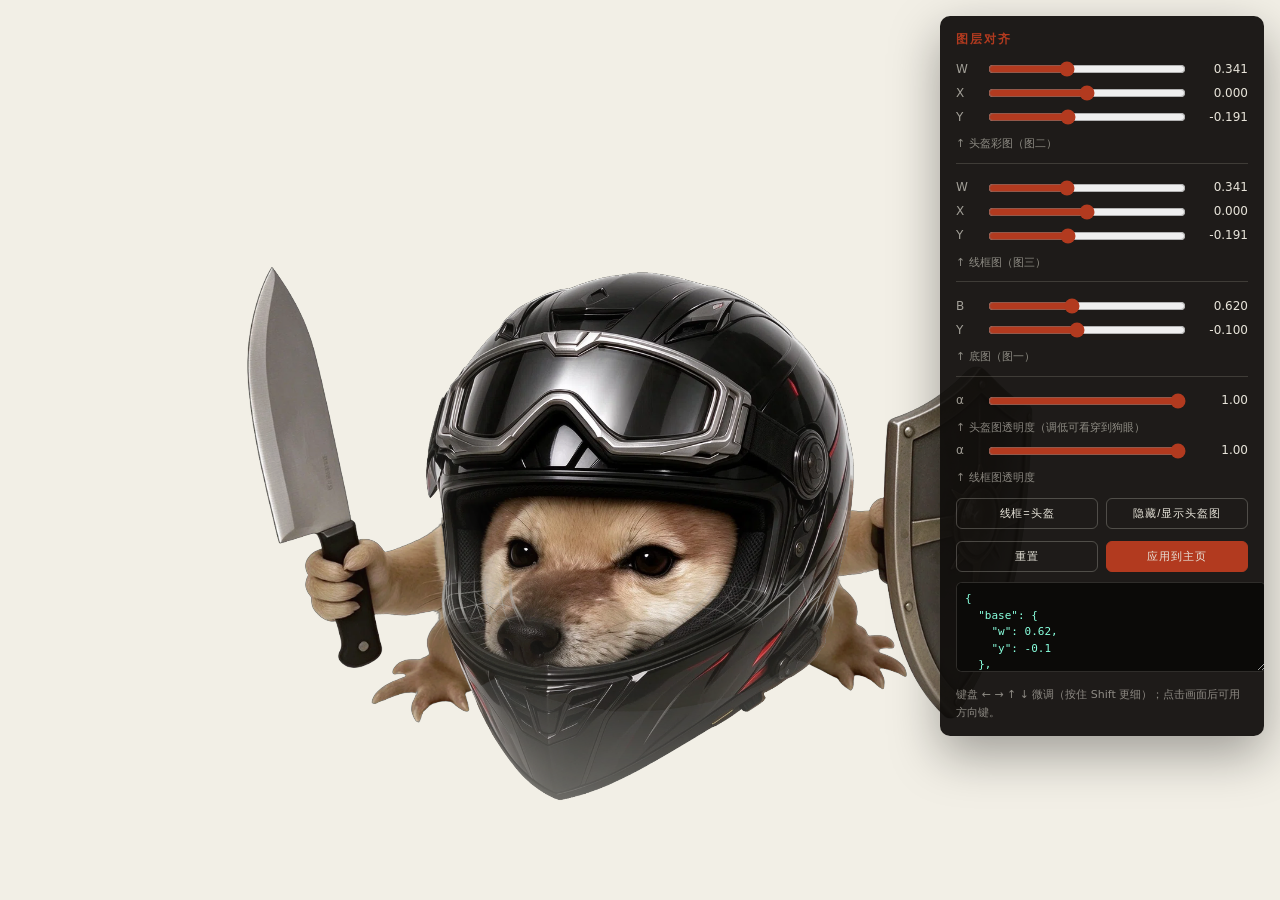
==== replica/align.html @ de65caa8 "feat: 封面复刻工程（单画布三层合成 + 对齐工具 + 素材处理脚本）" ====
<!doctype html>
<html lang="zh-CN">
<head>
<meta charset="utf-8">
<meta name="viewport" content="width=device-width, initial-scale=1">
<title>封面图层对齐工具</title>
<style>
  html, body { margin: 0; height: 100%; background: #f2efe6; overflow: hidden;
    font-family: Inter, system-ui, sans-serif; color: #14110d; }
  #stage { position: fixed; inset: 0; }
  #stage canvas { width: 100%; height: 100%; display: block; }

  #panel {
    position: fixed; right: 16px; top: 16px; width: 292px;
    background: rgba(16,14,12,.94); color: #e8e4da; border-radius: 10px;
    padding: 14px 16px; font-size: 12px; line-height: 1.6;
    box-shadow: 0 18px 50px rgba(0,0,0,.35); z-index: 10;
    max-height: calc(100vh - 32px); overflow: auto;
  }
  #panel h3 { margin: 0 0 10px; font-size: 12px; letter-spacing: .18em; text-transform: uppercase; color: #b23a1f; }
  .grp { border-top: 1px solid rgba(232,228,218,.16); padding-top: 10px; margin-top: 10px; }
  .grp:first-of-type { border-top: 0; padding-top: 0; margin-top: 0; }
  .row { display: flex; align-items: center; gap: 8px; margin: 4px 0; }
  .row label { width: 22px; opacity: .65; }
  .row input[type=range] { flex: 1; accent-color: #b23a1f; }
  .row output { width: 52px; text-align: right; font-variant-numeric: tabular-nums; }
  .btns { display: flex; gap: 8px; margin-top: 12px; flex-wrap: wrap; }
  button {
    flex: 1; min-width: 88px; cursor: pointer; border: 1px solid rgba(232,228,218,.25);
    background: transparent; color: #e8e4da; border-radius: 6px; padding: 7px 8px;
    font-size: 11px; letter-spacing: .08em;
  }
  button:hover { background: rgba(232,228,218,.1); }
  button.primary { background: #b23a1f; border-color: #b23a1f; }
  #out { width: 100%; height: 72px; margin-top: 10px; background: #0b0a08; color: #8fd; border: 1px solid rgba(232,228,218,.16);
    border-radius: 6px; font: 11px/1.5 ui-monospace, monospace; padding: 8px; resize: vertical; }
  .hint { opacity: .55; font-size: 11px; margin-top: 8px; }
</style>
</head>
<body>
<div id="stage"><canvas></canvas></div>

<div id="panel">
  <h3>图层对齐</h3>

  <div class="grp">
    <div class="row"><label>W</label><input type="range" id="hw" min="0.05" max="0.8" step="0.002"><output id="hwo"></output></div>
    <div class="row"><label>X</label><input type="range" id="hx" min="-0.7" max="0.7" step="0.002"><output id="hxo"></output></div>
    <div class="row"><label>Y</label><input type="range" id="hy" min="-0.9" max="0.9" step="0.002"><output id="hyo"></output></div>
    <div class="hint">↑ 头盔彩图（图二）</div>
  </div>

  <div class="grp">
    <div class="row"><label>W</label><input type="range" id="ww" min="0.05" max="0.8" step="0.002"><output id="wwo"></output></div>
    <div class="row"><label>X</label><input type="range" id="wx" min="-0.7" max="0.7" step="0.002"><output id="wxo"></output></div>
    <div class="row"><label>Y</label><input type="range" id="wy" min="-0.9" max="0.9" step="0.002"><output id="wyo"></output></div>
    <div class="hint">↑ 线框图（图三）</div>
  </div>

  <div class="grp">
    <div class="row"><label>B</label><input type="range" id="bw" min="0.2" max="1.2" step="0.002"><output id="bwo"></output></div>
    <div class="row"><label>Y</label><input type="range" id="by" min="-0.9" max="0.9" step="0.002"><output id="byo"></output></div>
    <div class="hint">↑ 底图（图一）</div>
  </div>

  <div class="grp">
    <div class="row"><label>α</label><input type="range" id="ho" min="0" max="1" step="0.01"><output id="hoo"></output></div>
    <div class="hint">↑ 头盔图透明度（调低可看穿到狗眼）</div>
    <div class="row"><label>α</label><input type="range" id="wo" min="0" max="1" step="0.01"><output id="woo"></output></div>
    <div class="hint">↑ 线框图透明度</div>
  </div>

  <div class="btns">
    <button id="sync">线框=头盔</button>
    <button id="toggleHelmet">隐藏/显示头盔图</button>
  </div>
  <div class="btns">
    <button id="reset">重置</button>
    <button class="primary" id="apply">应用到主页</button>
  </div>

  <textarea id="out" readonly></textarea>
  <div class="hint">键盘 ← → ↑ ↓ 微调（按住 Shift 更细）；点击画面后可用方向键。</div>
</div>

<script type="module">
import { HERO } from './js/config.js';
import { createHeroCanvas } from './js/hero-canvas.js';

// 读主题里的素材路径
let assets = { base: 'assets/portrait.png', helmet: 'assets/helmet-doge.png', wire: 'assets/helmet-wire.png' };
try {
  const t = await (await fetch('theme.json', { cache: 'no-store' })).json();
  if (t?.ASSETS?.hero) assets = { ...assets, ...t.ASSETS.hero };
  if (t?.HERO?.layout) Object.assign(HERO.layout, JSON.parse(JSON.stringify(t.HERO.layout)));
} catch {}

// 存档优先
try {
  const saved = JSON.parse(localStorage.getItem('heroLayout') || 'null');
  if (saved) Object.assign(HERO.layout, saved);
} catch {}

// 显现全开，方便看边界
HERO.reveal.min = 1.0;
HERO.reveal.max = 1.0;

const canvas = document.querySelector('#stage canvas');
const hero = await createHeroCanvas(canvas, HERO, assets);
hero.setPointer(0.5, 0.5, true, true);

const $ = (id) => document.getElementById(id);
const S = {
  hw: $('hw'), hx: $('hx'), hy: $('hy'),
  ww: $('ww'), wx: $('wx'), wy: $('wy'),
  bw: $('bw'), by: $('by')
};

let showHelmet = true;
HERO.opacity = { helmet: 1, wire: 1, base: 1 };

function paintPanel() {
  const l = HERO.layout;
  S.hw.value = l.helmet.w; $('hwo').textContent = (+l.helmet.w).toFixed(3);
  S.hx.value = l.helmet.x ?? 0; $('hxo').textContent = (+(l.helmet.x ?? 0)).toFixed(3);
  S.hy.value = l.helmet.y; $('hyo').textContent = (+l.helmet.y).toFixed(3);
  S.ww.value = l.wire.w; $('wwo').textContent = (+l.wire.w).toFixed(3);
  S.wx.value = l.wire.x ?? 0; $('wxo').textContent = (+(l.wire.x ?? 0)).toFixed(3);
  S.wy.value = l.wire.y; $('wyo').textContent = (+l.wire.y).toFixed(3);
  S.bw.value = l.base.w; $('bwo').textContent = (+l.base.w).toFixed(3);
  S.by.value = l.base.y; $('byo').textContent = (+l.base.y).toFixed(3);

  $('ho').value = HERO.opacity.helmet; $('hoo').textContent = (+HERO.opacity.helmet).toFixed(2);
  $('wo').value = HERO.opacity.wire; $('woo').textContent = (+HERO.opacity.wire).toFixed(2);

  $('out').value = JSON.stringify({
    base: { w: +l.base.w.toFixed(3), y: +l.base.y.toFixed(3) },
    helmet: { w: +l.helmet.w.toFixed(3), x: +(l.helmet.x ?? 0).toFixed(3), y: +l.helmet.y.toFixed(3) },
    wire: { w: +l.wire.w.toFixed(3), x: +(l.wire.x ?? 0).toFixed(3), y: +l.wire.y.toFixed(3) }
  }, null, 2);
}

function apply() {
  HERO.layout.helmet.w = +S.hw.value;
  HERO.layout.helmet.x = +S.hx.value;
  HERO.layout.helmet.y = +S.hy.value;
  HERO.layout.wire.w = +S.ww.value;
  HERO.layout.wire.x = +S.wx.value;
  HERO.layout.wire.y = +S.wy.value;
  HERO.layout.base.w = +S.bw.value;
  HERO.layout.base.y = +S.by.value;
  paintPanel();
  hero.render();
}

Object.values(S).forEach((el) => el.addEventListener('input', apply));

$('ho').addEventListener('input', (e) => {
  HERO.opacity.helmet = +e.target.value;
  $('hoo').textContent = (+e.target.value).toFixed(2);
  hero.render();
});
$('wo').addEventListener('input', (e) => {
  HERO.opacity.wire = +e.target.value;
  $('woo').textContent = (+e.target.value).toFixed(2);
  hero.render();
});

$('sync').addEventListener('click', () => {
  S.ww.value = S.hw.value; S.wx.value = S.hx.value; S.wy.value = S.hy.value;
  apply();
});

$('toggleHelmet').addEventListener('click', () => {
  showHelmet = !showHelmet;
  HERO.layout.helmet.w = showHelmet ? +S.hw.value : 0.0001;
  paintPanel();
  hero.render();
});

$('reset').addEventListener('click', () => {
  localStorage.removeItem('heroLayout');
  Object.assign(HERO.layout, {
    base: { w: 0.62, y: -0.10 },
    helmet: { w: 0.341, x: 0, y: -0.191 },
    wire: { w: 0.341, x: 0, y: -0.191 }
  });
  paintPanel();
  hero.render();
});

$('apply').addEventListener('click', () => {
  localStorage.setItem('heroLayout', JSON.stringify(HERO.layout));
  $('apply').textContent = '已保存 ✓';
  setTimeout(() => ($('apply').textContent = '应用到主页'), 1600);
});

// 方向键微调
window.addEventListener('keydown', (e) => {
  const step = e.shiftKey ? 0.001 : 0.004;
  const map = { ArrowLeft: ['hx', -step], ArrowRight: ['hx', step], ArrowUp: ['hy', step], ArrowDown: ['hy', -step] };
  const hit = map[e.key];
  if (!hit) return;
  const el = S[hit[0]];
  el.value = (+el.value + hit[1]).toFixed(3);
  apply();
  e.preventDefault();
});

paintPanel();
hero.render();
</script>
</body>
</html>
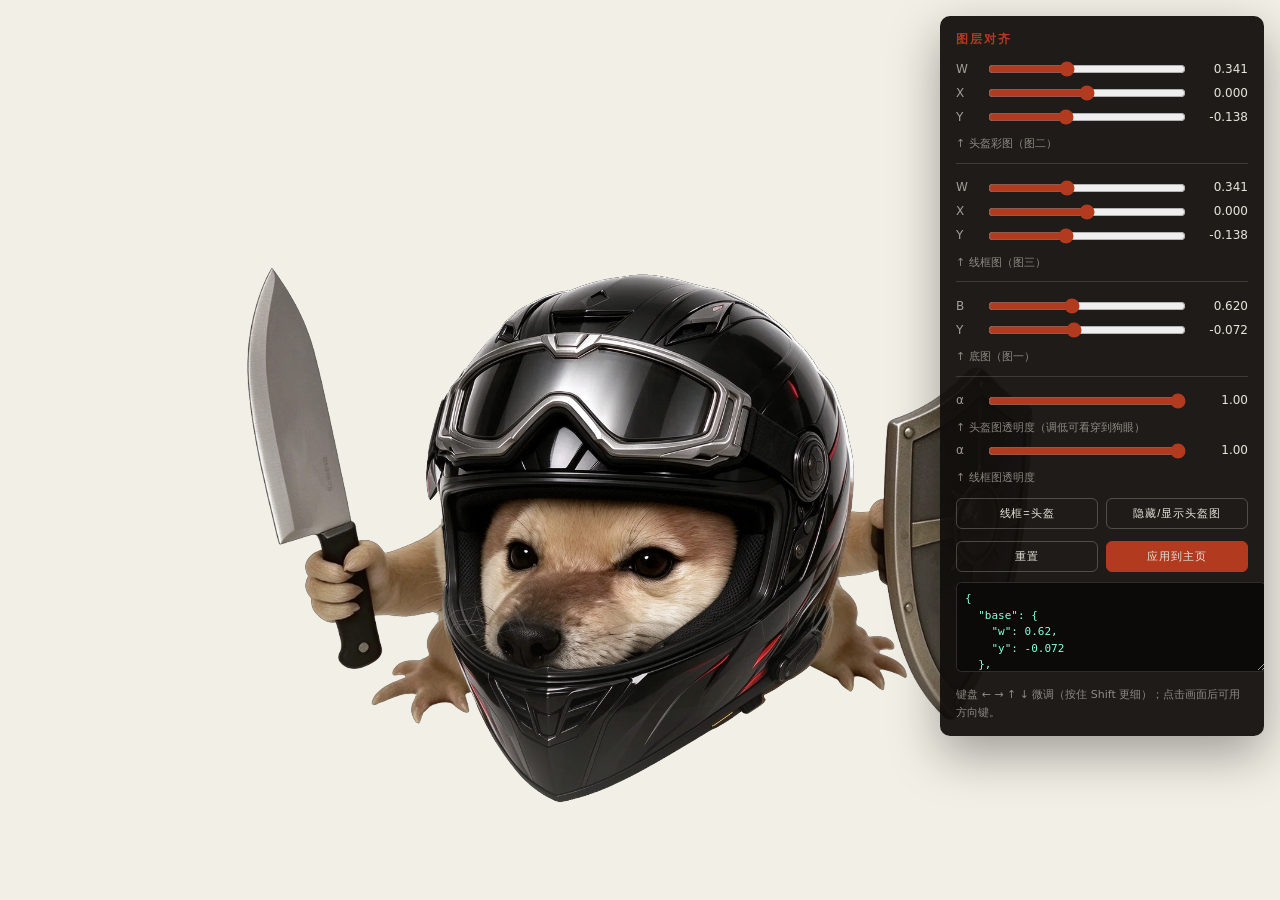
==== commit e18122c4: "feat: 三层统一标尺锁定 + 窗口自适应（stage contain），补全区块图形" ====
--- a/replica/align.html
+++ b/replica/align.html
@@ -45,21 +45,21 @@
 
   <div class="grp">
     <div class="row"><label>W</label><input type="range" id="hw" min="0.05" max="0.8" step="0.002"><output id="hwo"></output></div>
-    <div class="row"><label>X</label><input type="range" id="hx" min="-0.7" max="0.7" step="0.002"><output id="hxo"></output></div>
-    <div class="row"><label>Y</label><input type="range" id="hy" min="-0.9" max="0.9" step="0.002"><output id="hyo"></output></div>
+    <div class="row"><label>X</label><input type="range" id="hx" min="-0.5" max="0.5" step="0.002"><output id="hxo"></output></div>
+    <div class="row"><label>Y</label><input type="range" id="hy" min="-0.6" max="0.6" step="0.002"><output id="hyo"></output></div>
     <div class="hint">↑ 头盔彩图（图二）</div>
   </div>
 
   <div class="grp">
     <div class="row"><label>W</label><input type="range" id="ww" min="0.05" max="0.8" step="0.002"><output id="wwo"></output></div>
-    <div class="row"><label>X</label><input type="range" id="wx" min="-0.7" max="0.7" step="0.002"><output id="wxo"></output></div>
-    <div class="row"><label>Y</label><input type="range" id="wy" min="-0.9" max="0.9" step="0.002"><output id="wyo"></output></div>
+    <div class="row"><label>X</label><input type="range" id="wx" min="-0.5" max="0.5" step="0.002"><output id="wxo"></output></div>
+    <div class="row"><label>Y</label><input type="range" id="wy" min="-0.6" max="0.6" step="0.002"><output id="wyo"></output></div>
     <div class="hint">↑ 线框图（图三）</div>
   </div>
 
   <div class="grp">
     <div class="row"><label>B</label><input type="range" id="bw" min="0.2" max="1.2" step="0.002"><output id="bwo"></output></div>
-    <div class="row"><label>Y</label><input type="range" id="by" min="-0.9" max="0.9" step="0.002"><output id="byo"></output></div>
+    <div class="row"><label>Y</label><input type="range" id="by" min="-0.5" max="0.5" step="0.002"><output id="byo"></output></div>
     <div class="hint">↑ 底图（图一）</div>
   </div>
 
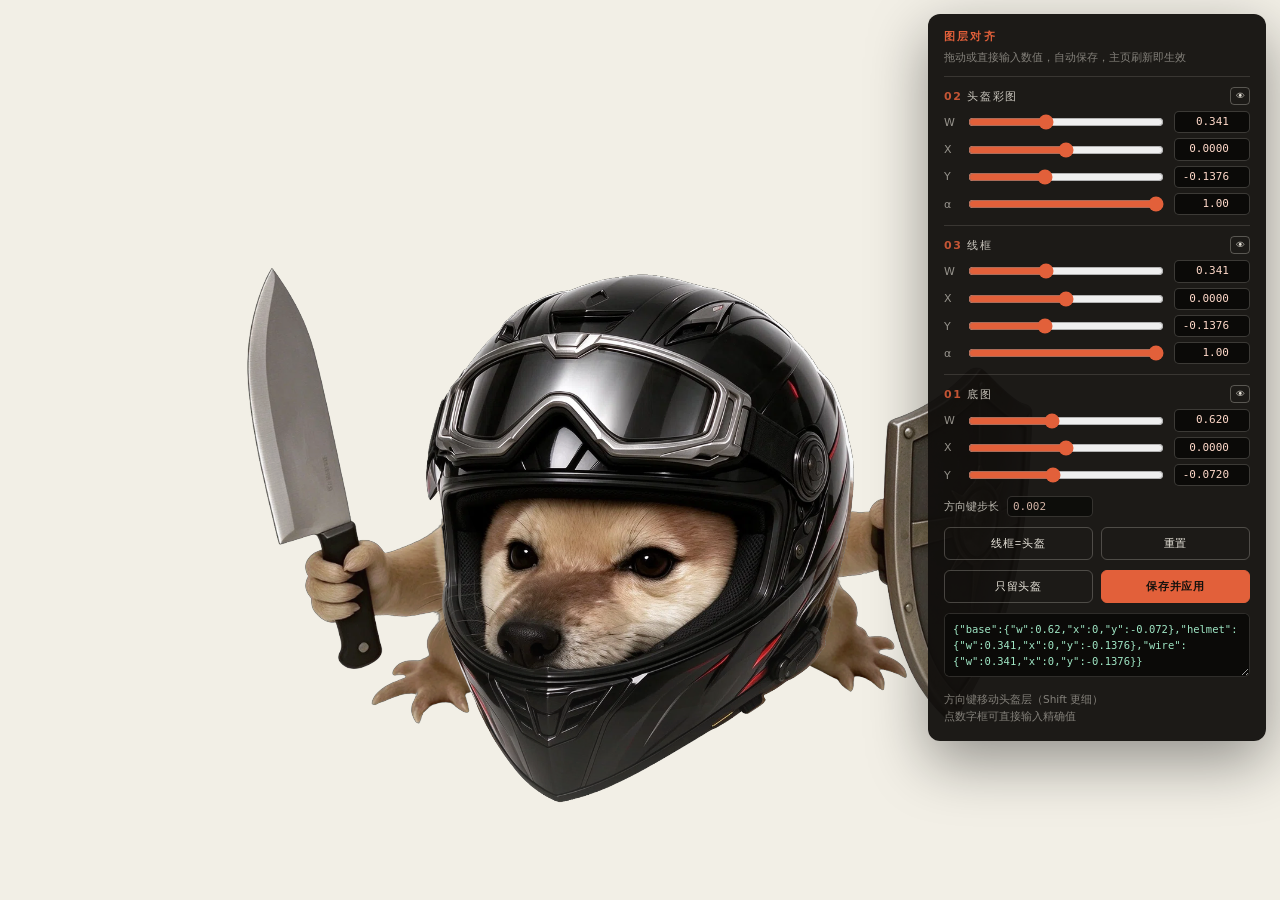
==== commit 6a15512c: "feat: 对齐工具升级（数值输入、显隐开关、只留头盔、自动保存）" ====
--- a/replica/align.html
+++ b/replica/align.html
@@ -6,35 +6,55 @@
 <title>封面图层对齐工具</title>
 <style>
   html, body { margin: 0; height: 100%; background: #f2efe6; overflow: hidden;
-    font-family: Inter, system-ui, sans-serif; color: #14110d; }
+    font-family: Inter, system-ui, -apple-system, "Segoe UI", sans-serif; color: #14110d; }
   #stage { position: fixed; inset: 0; }
   #stage canvas { width: 100%; height: 100%; display: block; }
 
   #panel {
-    position: fixed; right: 16px; top: 16px; width: 292px;
-    background: rgba(16,14,12,.94); color: #e8e4da; border-radius: 10px;
-    padding: 14px 16px; font-size: 12px; line-height: 1.6;
-    box-shadow: 0 18px 50px rgba(0,0,0,.35); z-index: 10;
-    max-height: calc(100vh - 32px); overflow: auto;
-  }
-  #panel h3 { margin: 0 0 10px; font-size: 12px; letter-spacing: .18em; text-transform: uppercase; color: #b23a1f; }
-  .grp { border-top: 1px solid rgba(232,228,218,.16); padding-top: 10px; margin-top: 10px; }
+    position: fixed; right: 14px; top: 14px; width: 306px;
+    background: rgba(16,14,12,.95); color: #e8e4da; border-radius: 12px;
+    padding: 14px 16px 16px; font-size: 12px; line-height: 1.55;
+    box-shadow: 0 20px 60px rgba(0,0,0,.4); z-index: 10;
+    max-height: calc(100vh - 28px); overflow-y: auto;
+  }
+  #panel h3 { margin: 0 0 4px; font-size: 11px; letter-spacing: .2em; text-transform: uppercase; color: #e2603a; }
+  #panel .sub { opacity: .5; font-size: 11px; margin-bottom: 10px; }
+
+  .grp { border-top: 1px solid rgba(232,228,218,.14); padding-top: 10px; margin-top: 10px; }
   .grp:first-of-type { border-top: 0; padding-top: 0; margin-top: 0; }
-  .row { display: flex; align-items: center; gap: 8px; margin: 4px 0; }
-  .row label { width: 22px; opacity: .65; }
-  .row input[type=range] { flex: 1; accent-color: #b23a1f; }
-  .row output { width: 52px; text-align: right; font-variant-numeric: tabular-nums; }
-  .btns { display: flex; gap: 8px; margin-top: 12px; flex-wrap: wrap; }
-  button {
-    flex: 1; min-width: 88px; cursor: pointer; border: 1px solid rgba(232,228,218,.25);
-    background: transparent; color: #e8e4da; border-radius: 6px; padding: 7px 8px;
-    font-size: 11px; letter-spacing: .08em;
-  }
-  button:hover { background: rgba(232,228,218,.1); }
-  button.primary { background: #b23a1f; border-color: #b23a1f; }
-  #out { width: 100%; height: 72px; margin-top: 10px; background: #0b0a08; color: #8fd; border: 1px solid rgba(232,228,218,.16);
-    border-radius: 6px; font: 11px/1.5 ui-monospace, monospace; padding: 8px; resize: vertical; }
-  .hint { opacity: .55; font-size: 11px; margin-top: 8px; }
+  .grp__head { display: flex; align-items: center; justify-content: space-between; gap: 8px; margin-bottom: 6px; }
+  .grp__name { font-size: 11px; letter-spacing: .14em; text-transform: uppercase; opacity: .85; }
+  .grp__name b { color: #e2603a; font-weight: 600; }
+
+  .row { display: flex; align-items: center; gap: 8px; margin: 5px 0; }
+  .row > label { width: 14px; opacity: .6; font-size: 11px; }
+  .row input[type=range] { flex: 1; accent-color: #e2603a; min-width: 0; }
+  .row input[type=number] {
+    width: 64px; background: #0b0a08; color: #ffd9c9; border: 1px solid rgba(232,228,218,.22);
+    border-radius: 5px; padding: 3px 5px; font: 11px/1.3 ui-monospace, monospace; text-align: right;
+  }
+  .row input[type=number]:focus { outline: 1px solid #e2603a; }
+
+  .eye { width: 20px; height: 18px; border-radius: 4px; border: 1px solid rgba(232,228,218,.3);
+    background: transparent; color: #e8e4da; font-size: 9px; line-height: 1; cursor: pointer; padding: 0; }
+  .eye.off { opacity: .32; }
+
+  .btns { display: flex; gap: 8px; margin-top: 10px; flex-wrap: wrap; }
+  button.act {
+    flex: 1; min-width: 84px; cursor: pointer; border: 1px solid rgba(232,228,218,.25);
+    background: transparent; color: #e8e4da; border-radius: 6px; padding: 8px; font-size: 11px; letter-spacing: .08em;
+  }
+  button.act:hover { background: rgba(232,228,218,.1); }
+  button.act.primary { background: #e2603a; border-color: #e2603a; color: #14110d; font-weight: 600; }
+
+  .step { display: flex; align-items: center; gap: 8px; margin-top: 10px; font-size: 11px; opacity: .8; }
+  .step input { width: 74px; background: #0b0a08; color: #ffd9c9; border: 1px solid rgba(232,228,218,.22);
+    border-radius: 5px; padding: 3px 5px; font: 11px ui-monospace, monospace; }
+
+  #out { width: 100%; height: 64px; margin-top: 10px; background: #0b0a08; color: #9fe6c4;
+    border: 1px solid rgba(232,228,218,.16); border-radius: 6px;
+    font: 10.5px/1.5 ui-monospace, monospace; padding: 8px; resize: vertical; box-sizing: border-box; }
+  .hint { opacity: .5; font-size: 10.5px; margin-top: 8px; line-height: 1.6; }
 </style>
 </head>
 <body>
@@ -42,172 +62,259 @@
 
 <div id="panel">
   <h3>图层对齐</h3>
+  <div class="sub">拖动或直接输入数值，自动保存，主页刷新即生效</div>
 
   <div class="grp">
-    <div class="row"><label>W</label><input type="range" id="hw" min="0.05" max="0.8" step="0.002"><output id="hwo"></output></div>
-    <div class="row"><label>X</label><input type="range" id="hx" min="-0.5" max="0.5" step="0.002"><output id="hxo"></output></div>
-    <div class="row"><label>Y</label><input type="range" id="hy" min="-0.6" max="0.6" step="0.002"><output id="hyo"></output></div>
-    <div class="hint">↑ 头盔彩图（图二）</div>
+    <div class="grp__head">
+      <span class="grp__name"><b>02</b> 头盔彩图</span>
+      <button class="eye" data-eye="helmet" title="显示/隐藏">👁</button>
+    </div>
+    <div class="row"><label>W</label><input type="range" id="hw" min="0.05" max="0.8" step="0.001"><input type="number" id="hwn" step="0.001"></div>
+    <div class="row"><label>X</label><input type="range" id="hx" min="-0.5" max="0.5" step="0.001"><input type="number" id="hxn" step="0.001"></div>
+    <div class="row"><label>Y</label><input type="range" id="hy" min="-0.6" max="0.6" step="0.001"><input type="number" id="hyn" step="0.001"></div>
+    <div class="row"><label>α</label><input type="range" id="ho" min="0" max="1" step="0.01"><input type="number" id="hon" step="0.01"></div>
   </div>
 
   <div class="grp">
-    <div class="row"><label>W</label><input type="range" id="ww" min="0.05" max="0.8" step="0.002"><output id="wwo"></output></div>
-    <div class="row"><label>X</label><input type="range" id="wx" min="-0.5" max="0.5" step="0.002"><output id="wxo"></output></div>
-    <div class="row"><label>Y</label><input type="range" id="wy" min="-0.6" max="0.6" step="0.002"><output id="wyo"></output></div>
-    <div class="hint">↑ 线框图（图三）</div>
+    <div class="grp__head">
+      <span class="grp__name"><b>03</b> 线框</span>
+      <button class="eye" data-eye="wire" title="显示/隐藏">👁</button>
+    </div>
+    <div class="row"><label>W</label><input type="range" id="ww" min="0.05" max="0.8" step="0.001"><input type="number" id="wwn" step="0.001"></div>
+    <div class="row"><label>X</label><input type="range" id="wx" min="-0.5" max="0.5" step="0.001"><input type="number" id="wxn" step="0.001"></div>
+    <div class="row"><label>Y</label><input type="range" id="wy" min="-0.6" max="0.6" step="0.001"><input type="number" id="wyn" step="0.001"></div>
+    <div class="row"><label>α</label><input type="range" id="wo" min="0" max="1" step="0.01"><input type="number" id="won" step="0.01"></div>
   </div>
 
   <div class="grp">
-    <div class="row"><label>B</label><input type="range" id="bw" min="0.2" max="1.2" step="0.002"><output id="bwo"></output></div>
-    <div class="row"><label>Y</label><input type="range" id="by" min="-0.5" max="0.5" step="0.002"><output id="byo"></output></div>
-    <div class="hint">↑ 底图（图一）</div>
-  </div>
-
-  <div class="grp">
-    <div class="row"><label>α</label><input type="range" id="ho" min="0" max="1" step="0.01"><output id="hoo"></output></div>
-    <div class="hint">↑ 头盔图透明度（调低可看穿到狗眼）</div>
-    <div class="row"><label>α</label><input type="range" id="wo" min="0" max="1" step="0.01"><output id="woo"></output></div>
-    <div class="hint">↑ 线框图透明度</div>
+    <div class="grp__head">
+      <span class="grp__name"><b>01</b> 底图</span>
+      <button class="eye" data-eye="base" title="显示/隐藏">👁</button>
+    </div>
+    <div class="row"><label>W</label><input type="range" id="bw" min="0.2" max="1.2" step="0.001"><input type="number" id="bwn" step="0.001"></div>
+    <div class="row"><label>X</label><input type="range" id="bx" min="-0.5" max="0.5" step="0.001"><input type="number" id="bxn" step="0.001"></div>
+    <div class="row"><label>Y</label><input type="range" id="by" min="-0.5" max="0.5" step="0.001"><input type="number" id="byn" step="0.001"></div>
+  </div>
+
+  <div class="step">
+    方向键步长 <input type="number" id="step" value="0.002" step="0.001">
   </div>
 
   <div class="btns">
-    <button id="sync">线框=头盔</button>
-    <button id="toggleHelmet">隐藏/显示头盔图</button>
+    <button class="act" id="sync">线框=头盔</button>
+    <button class="act" id="reset">重置</button>
   </div>
   <div class="btns">
-    <button id="reset">重置</button>
-    <button class="primary" id="apply">应用到主页</button>
+    <button class="act" id="solo">只留头盔</button>
+    <button class="act primary" id="apply">保存并应用</button>
   </div>
 
   <textarea id="out" readonly></textarea>
-  <div class="hint">键盘 ← → ↑ ↓ 微调（按住 Shift 更细）；点击画面后可用方向键。</div>
+  <div class="hint">
+    方向键移动头盔层（Shift 更细）<br>
+    点数字框可直接输入精确值
+  </div>
 </div>
 
 <script type="module">
 import { HERO } from './js/config.js';
 import { createHeroCanvas } from './js/hero-canvas.js';
 
-// 读主题里的素材路径
-let assets = { base: 'assets/portrait.png', helmet: 'assets/helmet-doge.png', wire: 'assets/helmet-wire.png' };
+const DEFAULTS = {
+  base: { w: 0.62, x: 0, y: -0.072 },
+  helmet: { w: 0.341, x: 0, y: -0.1376 },
+  wire: { w: 0.341, x: 0, y: -0.1376 },
+};
+
+let assets = {
+  base: 'assets/portrait.png',
+  helmet: 'assets/helmet-doge.png',
+  wire: 'assets/helmet-wire.png',
+};
+
 try {
   const t = await (await fetch('theme.json', { cache: 'no-store' })).json();
   if (t?.ASSETS?.hero) assets = { ...assets, ...t.ASSETS.hero };
-  if (t?.HERO?.layout) Object.assign(HERO.layout, JSON.parse(JSON.stringify(t.HERO.layout)));
+  if (t?.HERO?.layout) {
+    for (const k of ['base', 'helmet', 'wire']) {
+      if (t.HERO.layout[k]) Object.assign(HERO.layout[k], t.HERO.layout[k]);
+    }
+  }
 } catch {}
 
-// 存档优先
 try {
   const saved = JSON.parse(localStorage.getItem('heroLayout') || 'null');
-  if (saved) Object.assign(HERO.layout, saved);
+  if (saved) {
+    for (const k of ['base', 'helmet', 'wire']) {
+      if (saved[k]) Object.assign(HERO.layout[k], saved[k]);
+    }
+  }
 } catch {}
 
-// 显现全开，方便看边界
+// 对齐时三层全显
 HERO.reveal.min = 1.0;
 HERO.reveal.max = 1.0;
+HERO.opacity = { base: 1, helmet: 1, wire: 1 };
 
 const canvas = document.querySelector('#stage canvas');
 const hero = await createHeroCanvas(canvas, HERO, assets);
 hero.setPointer(0.5, 0.5, true, true);
 
 const $ = (id) => document.getElementById(id);
-const S = {
-  hw: $('hw'), hx: $('hx'), hy: $('hy'),
-  ww: $('ww'), wx: $('wx'), wy: $('wy'),
-  bw: $('bw'), by: $('by')
-};
-
-let showHelmet = true;
-HERO.opacity = { helmet: 1, wire: 1, base: 1 };
-
-function paintPanel() {
-  const l = HERO.layout;
-  S.hw.value = l.helmet.w; $('hwo').textContent = (+l.helmet.w).toFixed(3);
-  S.hx.value = l.helmet.x ?? 0; $('hxo').textContent = (+(l.helmet.x ?? 0)).toFixed(3);
-  S.hy.value = l.helmet.y; $('hyo').textContent = (+l.helmet.y).toFixed(3);
-  S.ww.value = l.wire.w; $('wwo').textContent = (+l.wire.w).toFixed(3);
-  S.wx.value = l.wire.x ?? 0; $('wxo').textContent = (+(l.wire.x ?? 0)).toFixed(3);
-  S.wy.value = l.wire.y; $('wyo').textContent = (+l.wire.y).toFixed(3);
-  S.bw.value = l.base.w; $('bwo').textContent = (+l.base.w).toFixed(3);
-  S.by.value = l.base.y; $('byo').textContent = (+l.base.y).toFixed(3);
-
-  $('ho').value = HERO.opacity.helmet; $('hoo').textContent = (+HERO.opacity.helmet).toFixed(2);
-  $('wo').value = HERO.opacity.wire; $('woo').textContent = (+HERO.opacity.wire).toFixed(2);
-
+const L = HERO.layout;
+
+const FIELDS = [
+  ['hw', 'hwn', 'helmet', 'w'],
+  ['hx', 'hxn', 'helmet', 'x'],
+  ['hy', 'hyn', 'helmet', 'y'],
+  ['ww', 'wwn', 'wire', 'w'],
+  ['wx', 'wxn', 'wire', 'x'],
+  ['wy', 'wyn', 'wire', 'y'],
+  ['bw', 'bwn', 'base', 'w'],
+  ['bx', 'bxn', 'base', 'x'],
+  ['by', 'byn', 'base', 'y'],
+];
+
+const OPACITY = [['ho', 'hon', 'helmet'], ['wo', 'won', 'wire']];
+
+let soloOn = false;
+
+const clamp = (v, a, b) => Math.min(b, Math.max(a, v));
+const round = (n) => Math.round((n + Number.EPSILON) * 10000) / 10000;
+
+function writeOut() {
   $('out').value = JSON.stringify({
-    base: { w: +l.base.w.toFixed(3), y: +l.base.y.toFixed(3) },
-    helmet: { w: +l.helmet.w.toFixed(3), x: +(l.helmet.x ?? 0).toFixed(3), y: +l.helmet.y.toFixed(3) },
-    wire: { w: +l.wire.w.toFixed(3), x: +(l.wire.x ?? 0).toFixed(3), y: +l.wire.y.toFixed(3) }
-  }, null, 2);
-}
-
-function apply() {
-  HERO.layout.helmet.w = +S.hw.value;
-  HERO.layout.helmet.x = +S.hx.value;
-  HERO.layout.helmet.y = +S.hy.value;
-  HERO.layout.wire.w = +S.ww.value;
-  HERO.layout.wire.x = +S.wx.value;
-  HERO.layout.wire.y = +S.wy.value;
-  HERO.layout.base.w = +S.bw.value;
-  HERO.layout.base.y = +S.by.value;
-  paintPanel();
+    base: { w: round(L.base.w), x: round(L.base.x || 0), y: round(L.base.y) },
+    helmet: { w: round(L.helmet.w), x: round(L.helmet.x || 0), y: round(L.helmet.y) },
+    wire: { w: round(L.wire.w), x: round(L.wire.x || 0), y: round(L.wire.y) },
+  }, null, 0);
+}
+
+function paint() {
+  for (const [rid, nid, layer, key] of FIELDS) {
+    const v = L[layer][key] ?? 0;
+    $(rid).value = v;
+    $(nid).value = (+v).toFixed(key === 'w' ? 3 : 4);
+  }
+  for (const [rid, nid, layer] of OPACITY) {
+    const v = HERO.opacity[layer] ?? 1;
+    $(rid).value = v;
+    $(nid).value = (+v).toFixed(2);
+  }
+  writeOut();
+}
+
+function save() {
+  localStorage.setItem('heroLayout', JSON.stringify({
+    base: { w: L.base.w, x: L.base.x || 0, y: L.base.y },
+    helmet: { w: L.helmet.w, x: L.helmet.x || 0, y: L.helmet.y },
+    wire: { w: L.wire.w, x: L.wire.x || 0, y: L.wire.y },
+  }));
+}
+
+function commit() {
   hero.render();
-}
-
-Object.values(S).forEach((el) => el.addEventListener('input', apply));
-
-$('ho').addEventListener('input', (e) => {
-  HERO.opacity.helmet = +e.target.value;
-  $('hoo').textContent = (+e.target.value).toFixed(2);
-  hero.render();
-});
-$('wo').addEventListener('input', (e) => {
-  HERO.opacity.wire = +e.target.value;
-  $('woo').textContent = (+e.target.value).toFixed(2);
-  hero.render();
+  writeOut();
+  clearTimeout(commit._t);
+  commit._t = setTimeout(save, 250);
+}
+
+for (const [rid, nid, layer, key] of FIELDS) {
+  const apply = (val) => {
+    const v = clamp(parseFloat(val) || 0, -2, 2);
+    L[layer][key] = v;
+    $(rid).value = v;
+    $(nid).value = (+v).toFixed(key === 'w' ? 3 : 4);
+    commit();
+  };
+  $(rid).addEventListener('input', (e) => apply(e.target.value));
+  $(nid).addEventListener('change', (e) => apply(e.target.value));
+}
+
+for (const [rid, nid, layer] of OPACITY) {
+  const apply = (val) => {
+    const v = clamp(parseFloat(val) || 0, 0, 1);
+    HERO.opacity[layer] = v;
+    $(rid).value = v;
+    $(nid).value = v.toFixed(2);
+    commit();
+  };
+  $(rid).addEventListener('input', (e) => apply(e.target.value));
+  $(nid).addEventListener('change', (e) => apply(e.target.value));
+}
+
+document.querySelectorAll('[data-eye]').forEach((btn) => {
+  btn.addEventListener('click', () => {
+    const layer = btn.dataset.eye;
+    const on = HERO.opacity[layer] > 0.001;
+    HERO.opacity[layer] = on ? 0 : 1;
+    btn.classList.toggle('off', on);
+    paint();
+    commit();
+  });
 });
 
 $('sync').addEventListener('click', () => {
-  S.ww.value = S.hw.value; S.wx.value = S.hx.value; S.wy.value = S.hy.value;
-  apply();
-});
-
-$('toggleHelmet').addEventListener('click', () => {
-  showHelmet = !showHelmet;
-  HERO.layout.helmet.w = showHelmet ? +S.hw.value : 0.0001;
-  paintPanel();
-  hero.render();
+  L.wire.w = L.helmet.w;
+  L.wire.x = L.helmet.x || 0;
+  L.wire.y = L.helmet.y;
+  paint();
+  commit();
+});
+
+$('solo').addEventListener('click', () => {
+  soloOn = !soloOn;
+  if (soloOn) {
+    HERO.opacity.base = 1;
+    HERO.opacity.wire = 0;
+    HERO.opacity.helmet = 0.55;
+    $('solo').textContent = '恢复全部';
+  } else {
+    HERO.opacity = { base: 1, helmet: 1, wire: 1 };
+    $('solo').textContent = '只留头盔';
+  }
+  paint();
+  commit();
 });
 
 $('reset').addEventListener('click', () => {
   localStorage.removeItem('heroLayout');
-  Object.assign(HERO.layout, {
-    base: { w: 0.62, y: -0.10 },
-    helmet: { w: 0.341, x: 0, y: -0.191 },
-    wire: { w: 0.341, x: 0, y: -0.191 }
-  });
-  paintPanel();
-  hero.render();
+  for (const k of ['base', 'helmet', 'wire']) {
+    Object.assign(L[k], DEFAULTS[k]);
+  }
+  HERO.opacity = { base: 1, helmet: 1, wire: 1 };
+  paint();
+  commit();
 });
 
 $('apply').addEventListener('click', () => {
-  localStorage.setItem('heroLayout', JSON.stringify(HERO.layout));
-  $('apply').textContent = '已保存 ✓';
-  setTimeout(() => ($('apply').textContent = '应用到主页'), 1600);
-});
-
-// 方向键微调
+  save();
+  const btn = $('apply');
+  const old = btn.textContent;
+  btn.textContent = '已保存 ✓';
+  setTimeout(() => { btn.textContent = old; }, 1400);
+});
+
 window.addEventListener('keydown', (e) => {
-  const step = e.shiftKey ? 0.001 : 0.004;
-  const map = { ArrowLeft: ['hx', -step], ArrowRight: ['hx', step], ArrowUp: ['hy', step], ArrowDown: ['hy', -step] };
+  const tag = (e.target.tagName || '').toUpperCase();
+  if (tag === 'INPUT' || tag === 'TEXTAREA') return;
+  const base = parseFloat($('step').value) || 0.002;
+  const step = e.shiftKey ? base / 4 : base;
+  const map = {
+    ArrowLeft: ['x', -step],
+    ArrowRight: ['x', step],
+    ArrowUp: ['y', step],
+    ArrowDown: ['y', -step],
+  };
   const hit = map[e.key];
   if (!hit) return;
-  const el = S[hit[0]];
-  el.value = (+el.value + hit[1]).toFixed(3);
-  apply();
   e.preventDefault();
-});
-
-paintPanel();
+  L.helmet[hit[0]] = (L.helmet[hit[0]] || 0) + hit[1];
+  paint();
+  commit();
+});
+
+paint();
 hero.render();
 </script>
 </body>
